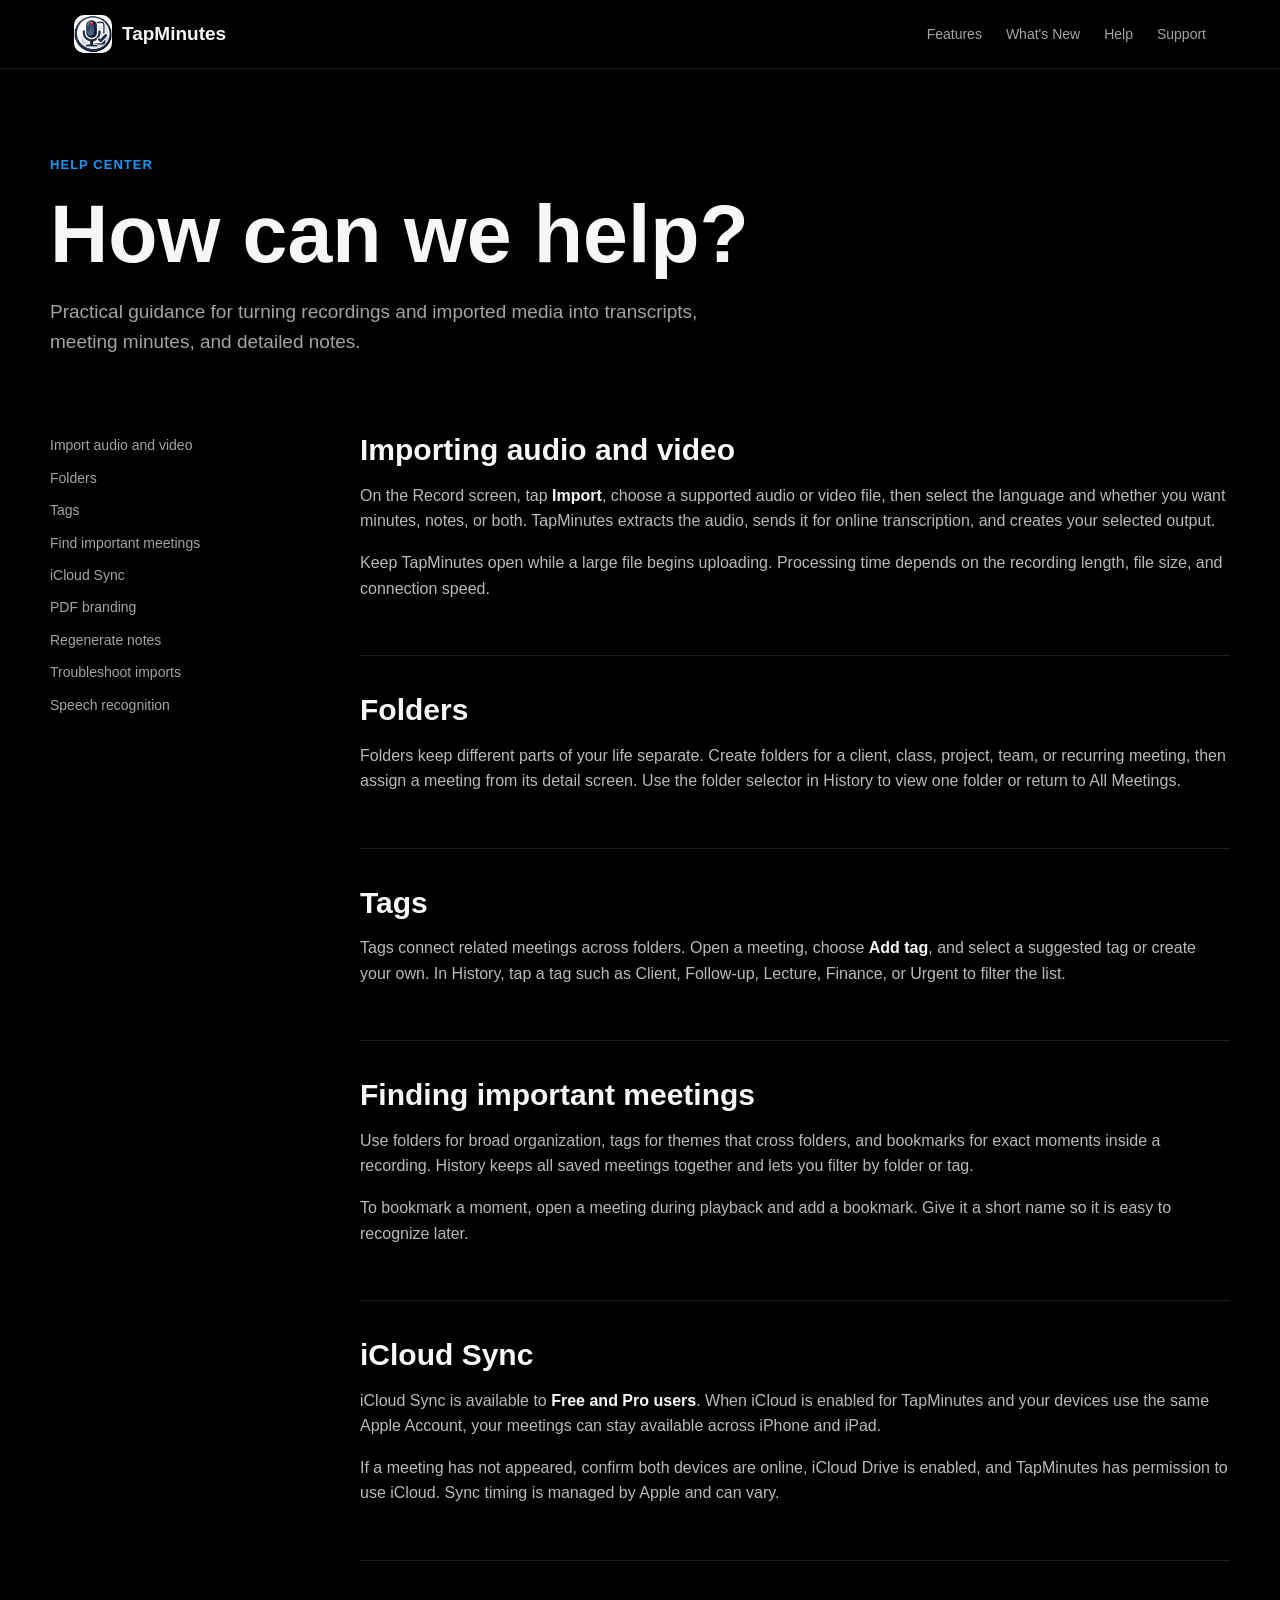
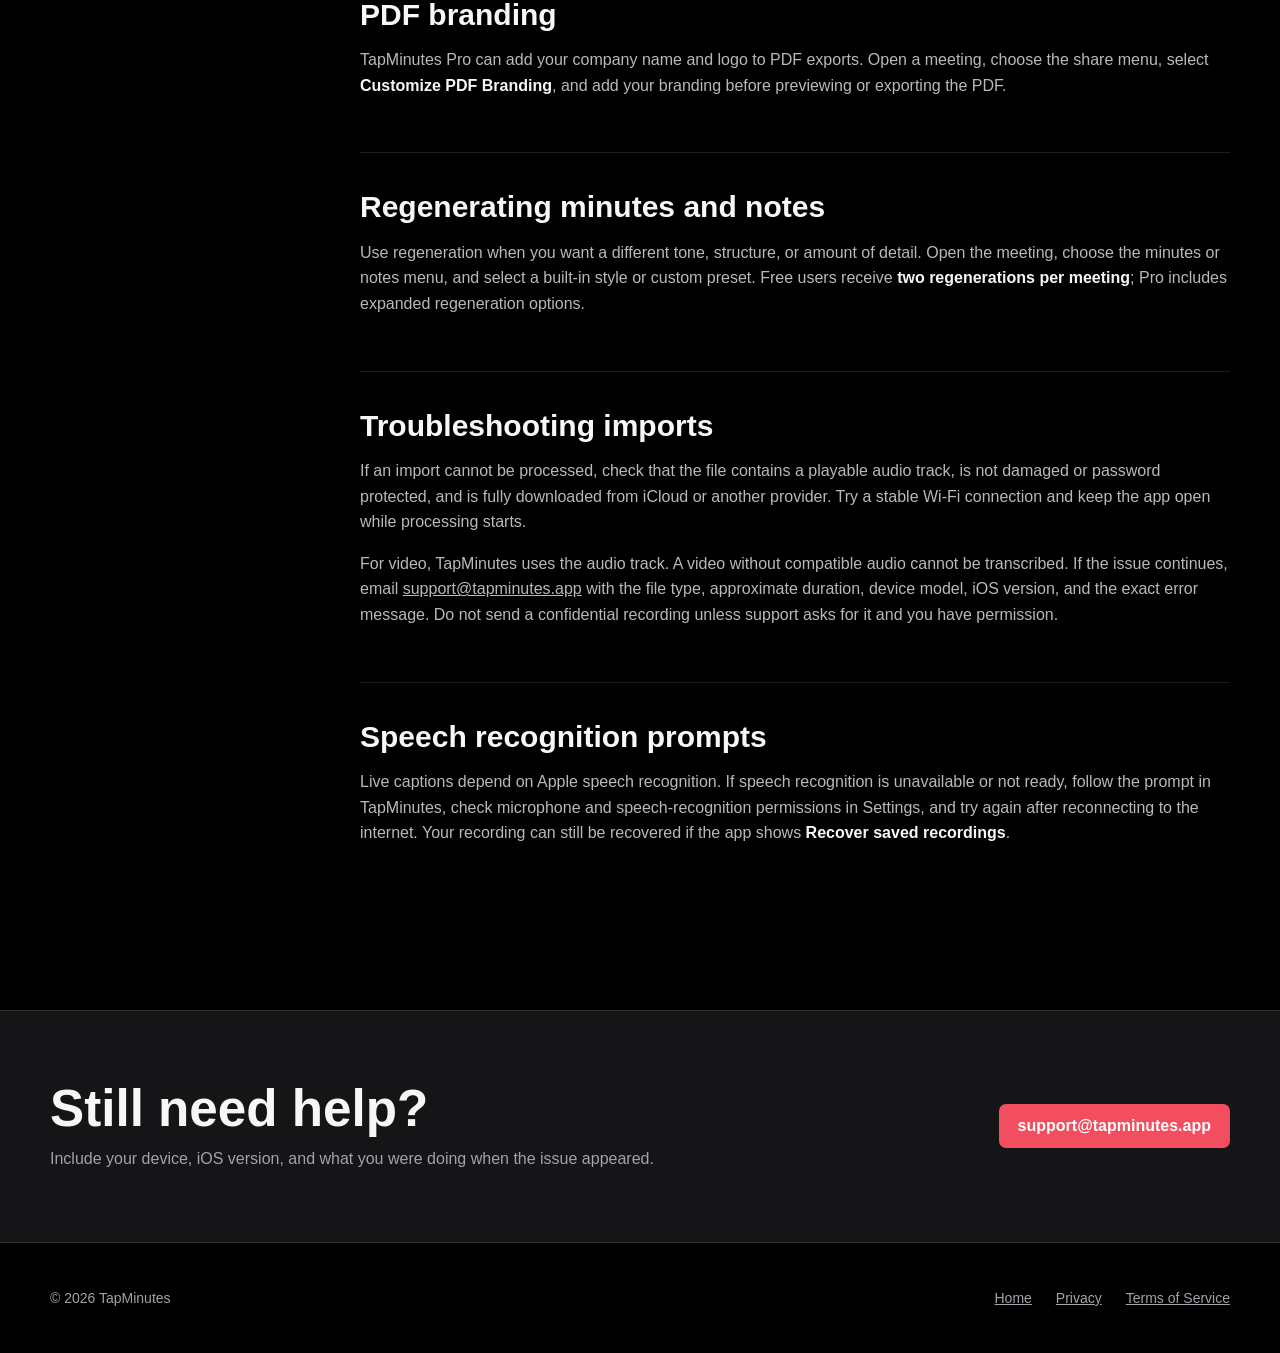
==== help.html @ 952751a5 "V1.5" ====
<!doctype html>
<html lang="en"><head><meta charset="utf-8"><meta name="viewport" content="width=device-width,initial-scale=1"><title>TapMinutes Help Center</title><meta name="description" content="Help with recording, importing, organizing, syncing, regenerating, and exporting in TapMinutes."><link rel="icon" href="favicon.png"><link rel="stylesheet" href="styles.css"></head>
<body><a class="skip-link" href="#main">Skip to content</a>
<header class="site-header"><nav class="nav" aria-label="Primary navigation"><a class="brand" href="/"><img src="assets/tapminutes-logo.png" alt=""><span>TapMinutes</span></a><button class="menu-button" aria-expanded="false" aria-label="Open navigation">&#9776;</button><div class="nav-links"><a href="index.html#features">Features</a><a href="index.html#whats-new">What's New</a><a href="help.html">Help</a><a href="mailto:support@tapminutes.app">Support</a></div></nav></header>
<main id="main"><section class="help-hero wrap"><span class="eyebrow">Help Center</span><h1>How can we help?</h1><p>Practical guidance for turning recordings and imported media into transcripts, meeting minutes, and detailed notes.</p></section>
<div class="help-layout wrap"><nav class="help-nav" aria-label="Help topics"><a href="#import">Import audio and video</a><a href="#folders">Folders</a><a href="#tags">Tags</a><a href="#finding">Find important meetings</a><a href="#icloud">iCloud Sync</a><a href="#pdf">PDF branding</a><a href="#regenerate">Regenerate notes</a><a href="#troubleshooting">Troubleshoot imports</a><a href="#speech">Speech recognition</a></nav>
<div>
<article class="help-article" id="import"><h2>Importing audio and video</h2><p>On the Record screen, tap <strong>Import</strong>, choose a supported audio or video file, then select the language and whether you want minutes, notes, or both. TapMinutes extracts the audio, sends it for online transcription, and creates your selected output.</p><p>Keep TapMinutes open while a large file begins uploading. Processing time depends on the recording length, file size, and connection speed.</p></article>
<article class="help-article" id="folders"><h2>Folders</h2><p>Folders keep different parts of your life separate. Create folders for a client, class, project, team, or recurring meeting, then assign a meeting from its detail screen. Use the folder selector in History to view one folder or return to All Meetings.</p></article>
<article class="help-article" id="tags"><h2>Tags</h2><p>Tags connect related meetings across folders. Open a meeting, choose <strong>Add tag</strong>, and select a suggested tag or create your own. In History, tap a tag such as Client, Follow-up, Lecture, Finance, or Urgent to filter the list.</p></article>
<article class="help-article" id="finding"><h2>Finding important meetings</h2><p>Use folders for broad organization, tags for themes that cross folders, and bookmarks for exact moments inside a recording. History keeps all saved meetings together and lets you filter by folder or tag.</p><p>To bookmark a moment, open a meeting during playback and add a bookmark. Give it a short name so it is easy to recognize later.</p></article>
<article class="help-article" id="icloud"><h2>iCloud Sync</h2><p>iCloud Sync is available to <strong>Free and Pro users</strong>. When iCloud is enabled for TapMinutes and your devices use the same Apple Account, your meetings can stay available across iPhone and iPad.</p><p>If a meeting has not appeared, confirm both devices are online, iCloud Drive is enabled, and TapMinutes has permission to use iCloud. Sync timing is managed by Apple and can vary.</p></article>
<article class="help-article" id="pdf"><h2>PDF branding</h2><p>TapMinutes Pro can add your company name and logo to PDF exports. Open a meeting, choose the share menu, select <strong>Customize PDF Branding</strong>, and add your branding before previewing or exporting the PDF.</p></article>
<article class="help-article" id="regenerate"><h2>Regenerating minutes and notes</h2><p>Use regeneration when you want a different tone, structure, or amount of detail. Open the meeting, choose the minutes or notes menu, and select a built-in style or custom preset. Free users receive <strong>two regenerations per meeting</strong>; Pro includes expanded regeneration options.</p></article>
<article class="help-article" id="troubleshooting"><h2>Troubleshooting imports</h2><p>If an import cannot be processed, check that the file contains a playable audio track, is not damaged or password protected, and is fully downloaded from iCloud or another provider. Try a stable Wi-Fi connection and keep the app open while processing starts.</p><p>For video, TapMinutes uses the audio track. A video without compatible audio cannot be transcribed. If the issue continues, email <a href="mailto:support@tapminutes.app">support@tapminutes.app</a> with the file type, approximate duration, device model, iOS version, and the exact error message. Do not send a confidential recording unless support asks for it and you have permission.</p></article>
<article class="help-article" id="speech"><h2>Speech recognition prompts</h2><p>Live captions depend on Apple speech recognition. If speech recognition is unavailable or not ready, follow the prompt in TapMinutes, check microphone and speech-recognition permissions in Settings, and try again after reconnecting to the internet. Your recording can still be recovered if the app shows <strong>Recover saved recordings</strong>.</p></article>
</div></div></main>
<section class="support-band"><div class="wrap support-inner"><div><h2>Still need help?</h2><p>Include your device, iOS version, and what you were doing when the issue appeared.</p></div><a class="button" href="mailto:support@tapminutes.app">support@tapminutes.app</a></div></section>
<footer class="site-footer"><div class="wrap footer-inner"><span class="copyright">&copy; 2026 TapMinutes</span><a href="/">Home</a><a href="privacy.html">Privacy</a><a href="https://www.apple.com/legal/internet-services/itunes/dev/stdeula/" target="_blank" rel="noopener">Terms of Service</a></div></footer><script src="script.js"></script></body></html>
---- styles.css ----
:root { color-scheme: dark; --bg:#000; --surface:#151517; --surface-2:#1d1d20; --line:rgba(255,255,255,.11); --text:#f7f7f8; --muted:#a2a2a9; --blue:#1597f5; --coral:#f34e5f; --yellow:#f5c52f; --max:1180px; }
* { box-sizing:border-box; }
html { scroll-behavior:smooth; }
body { margin:0; background:var(--bg); color:var(--text); font:16px/1.6 -apple-system,BlinkMacSystemFont,"SF Pro Text","Segoe UI",sans-serif; -webkit-font-smoothing:antialiased; }
img { max-width:100%; display:block; }
a { color:inherit; }
.skip-link { position:fixed; left:16px; top:-60px; z-index:100; background:var(--text); color:#000; padding:10px 14px; border-radius:6px; }
.skip-link:focus { top:16px; }
.site-header { position:sticky; top:0; z-index:50; background:rgba(0,0,0,.82); border-bottom:1px solid var(--line); backdrop-filter:blur(18px); }
.nav { max-width:var(--max); min-height:68px; margin:auto; padding:0 24px; display:flex; align-items:center; gap:28px; }
.brand { display:inline-flex; align-items:center; gap:10px; text-decoration:none; font-size:19px; font-weight:760; margin-right:auto; }
.brand img { width:38px; height:38px; border-radius:10px; }
.nav-links { display:flex; align-items:center; gap:24px; }
.nav-links a { color:var(--muted); font-size:14px; text-decoration:none; }
.nav-links a:hover,.nav-links a:focus-visible { color:var(--text); }
.button { display:inline-flex; align-items:center; justify-content:center; min-height:44px; padding:0 18px; border:1px solid transparent; border-radius:7px; background:var(--coral); color:#fff; font-weight:700; text-decoration:none; }
.button.secondary { background:transparent; border-color:var(--line); }
.menu-button { display:none; background:transparent; border:0; color:var(--text); font-size:25px; padding:8px; }
.wrap { width:min(calc(100% - 48px),var(--max)); margin:auto; }
.hero { min-height:680px; padding:76px 0 52px; display:grid; grid-template-columns:minmax(0,1.05fr) minmax(340px,.95fr); align-items:center; gap:70px; overflow:hidden; }
.eyebrow { color:var(--blue); font-size:13px; font-weight:800; letter-spacing:.08em; text-transform:uppercase; }
h1,h2,h3 { margin:0; letter-spacing:0; line-height:1.08; }
h1 { max-width:720px; margin-top:14px; font-size:clamp(48px,6.3vw,84px); }
h2 { font-size:clamp(34px,4vw,56px); }
h3 { font-size:21px; }
.hero-copy { max-width:650px; margin:24px 0 30px; color:#c3c3c8; font-size:20px; line-height:1.55; }
.hero-actions { display:flex; gap:12px; flex-wrap:wrap; }
.proof { display:flex; gap:22px; margin-top:34px; color:var(--muted); font-size:13px; }
.hero-visual { position:relative; height:600px; }
.phone { position:absolute; width:285px; border:1px solid #37373c; border-radius:42px; padding:8px; background:#080808; box-shadow:0 30px 80px rgba(0,0,0,.7); overflow:hidden; }
.phone img { border-radius:34px; }
.phone.primary { left:0; top:10px; transform:rotate(-3deg); }
.phone.secondary { right:0; top:82px; transform:rotate(4deg); }
.section { padding:104px 0; border-top:1px solid var(--line); }
.section-head { display:grid; grid-template-columns:.8fr 1.2fr; gap:60px; margin-bottom:50px; align-items:end; }
.section-intro { color:var(--muted); font-size:18px; max-width:650px; margin:0; }
.feature-grid { display:grid; grid-template-columns:repeat(3,1fr); border:1px solid var(--line); }
.feature { min-height:245px; padding:30px; border-right:1px solid var(--line); border-bottom:1px solid var(--line); }
.feature:nth-child(3n) { border-right:0; }
.feature:nth-last-child(-n+3) { border-bottom:0; }
.feature .number { display:block; color:var(--blue); font-size:13px; margin-bottom:48px; }
.feature p { color:var(--muted); margin:12px 0 0; }
.showcase { display:grid; grid-template-columns:1fr 1fr; gap:18px; }
.showcase-item { min-height:620px; background:var(--surface); border:1px solid var(--line); padding:38px; overflow:hidden; }
.showcase-item.wide { grid-column:1 / -1; min-height:auto; }
.showcase-item p { color:var(--muted); max-width:540px; margin:10px 0 28px; }
.shot-row { display:flex; justify-content:center; align-items:flex-start; gap:20px; height:500px; overflow:hidden; }
.shot-row img { width:min(42%,285px); border-radius:24px; border:1px solid #333; }
.wide-shot { width:100%; border:1px solid #333; }
.workflow { display:grid; grid-template-columns:repeat(4,1fr); counter-reset:step; }
.step { padding:28px 28px 34px; border-top:2px solid var(--surface-2); }
.step::before { counter-increment:step; content:"0" counter(step); display:block; color:var(--coral); font-size:13px; margin-bottom:36px; }
.step p { color:var(--muted); margin:9px 0 0; font-size:14px; }
.updates { display:grid; grid-template-columns:1fr 1fr; gap:0 60px; }
.update { padding:24px 0; border-top:1px solid var(--line); }
.update strong { display:block; margin-bottom:5px; }
.update span { color:var(--muted); }
.support-band { padding:70px 0; background:var(--surface); border-top:1px solid var(--line); border-bottom:1px solid var(--line); }
.support-inner { display:flex; align-items:center; justify-content:space-between; gap:30px; }
.support-inner p { color:var(--muted); margin:10px 0 0; }
.site-footer { padding:44px 0; color:var(--muted); font-size:14px; }
.footer-inner { display:flex; gap:24px; flex-wrap:wrap; }
.footer-inner .copyright { margin-right:auto; }
.legal { width:min(calc(100% - 48px),800px); margin:auto; padding:70px 0 110px; }
.legal h1 { font-size:clamp(40px,7vw,64px); }
.legal h2 { font-size:24px; margin-top:46px; }
.legal p,.legal li { color:#cacacf; }
.legal .updated { display:block; color:var(--muted); margin:12px 0 36px; }
.back { display:inline-block; margin-bottom:42px; color:var(--blue); text-decoration:none; }
.help-hero { padding:82px 0 58px; }
.help-hero p { max-width:700px; color:var(--muted); font-size:19px; }
.help-layout { display:grid; grid-template-columns:240px 1fr; gap:70px; padding-bottom:110px; }
.help-nav { position:sticky; top:94px; align-self:start; display:grid; gap:10px; }
.help-nav a { color:var(--muted); font-size:14px; text-decoration:none; }
.help-nav a:hover { color:var(--text); }
.help-article { padding:38px 0; border-top:1px solid var(--line); scroll-margin-top:90px; }
.help-article:first-child { border-top:0; padding-top:0; }
.help-article h2 { font-size:30px; }
.help-article p,.help-article li { color:#b8b8be; }
.help-article strong { color:var(--text); }
@media (max-width:900px) {
  .menu-button { display:block; }
  .nav-links { display:none; position:absolute; left:0; right:0; top:68px; padding:18px 24px 24px; background:#080808; border-bottom:1px solid var(--line); }
  .nav-links.open { display:grid; }
  .hero { grid-template-columns:1fr; padding-top:58px; }
  .hero-visual { height:520px; width:min(100%,580px); margin:auto; }
  .phone { width:250px; }
  .section-head { grid-template-columns:1fr; gap:18px; }
  .feature-grid { grid-template-columns:1fr 1fr; }
  .feature:nth-child(3n) { border-right:1px solid var(--line); }
  .feature:nth-child(2n) { border-right:0; }
  .feature:nth-last-child(-n+3) { border-bottom:1px solid var(--line); }
  .feature:nth-last-child(-n+2) { border-bottom:0; }
  .workflow { grid-template-columns:1fr 1fr; }
  .help-layout { grid-template-columns:1fr; gap:25px; }
  .help-nav { position:static; grid-template-columns:repeat(2,1fr); }
}
@media (max-width:620px) {
  .wrap { width:min(calc(100% - 32px),var(--max)); }
  .nav { padding:0 16px; }
  .hero { min-height:auto; padding-top:44px; gap:45px; }
  h1 { font-size:46px; }
  .hero-copy { font-size:18px; }
  .proof { flex-direction:column; gap:5px; }
  .hero-visual { height:430px; }
  .phone { width:205px; border-radius:30px; padding:6px; }
  .phone img { border-radius:24px; }
  .section { padding:74px 0; }
  .feature-grid,.showcase,.updates,.workflow { grid-template-columns:1fr; }
  .feature,.feature:nth-child(3n),.feature:nth-child(2n),.feature:nth-last-child(-n+2) { border-right:0; border-bottom:1px solid var(--line); }
  .feature:last-child { border-bottom:0; }
  .showcase-item { min-height:560px; padding:26px; }
  .showcase-item.wide { grid-column:auto; }
  .shot-row { height:450px; gap:10px; }
  .shot-row img { width:55%; }
  .support-inner { align-items:flex-start; flex-direction:column; }
  .footer-inner { flex-direction:column; }
  .help-nav { grid-template-columns:1fr; }
}
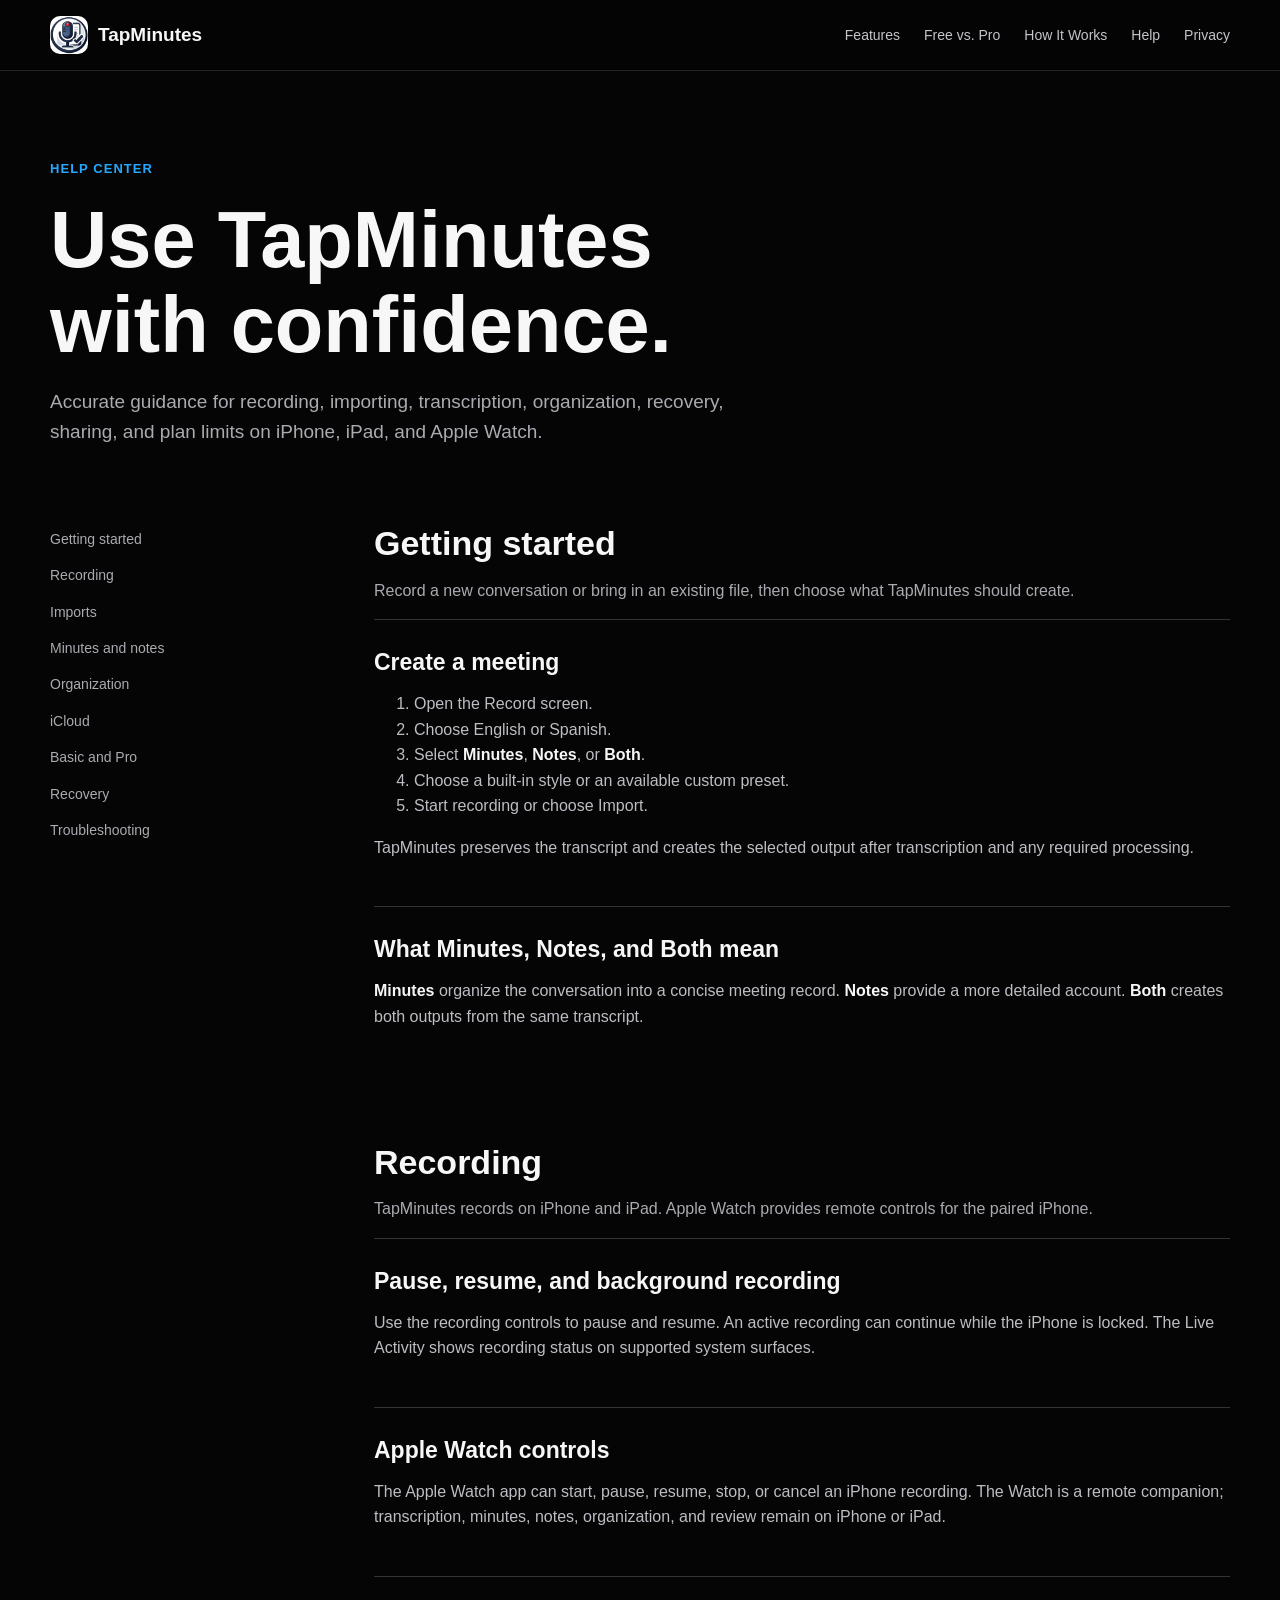
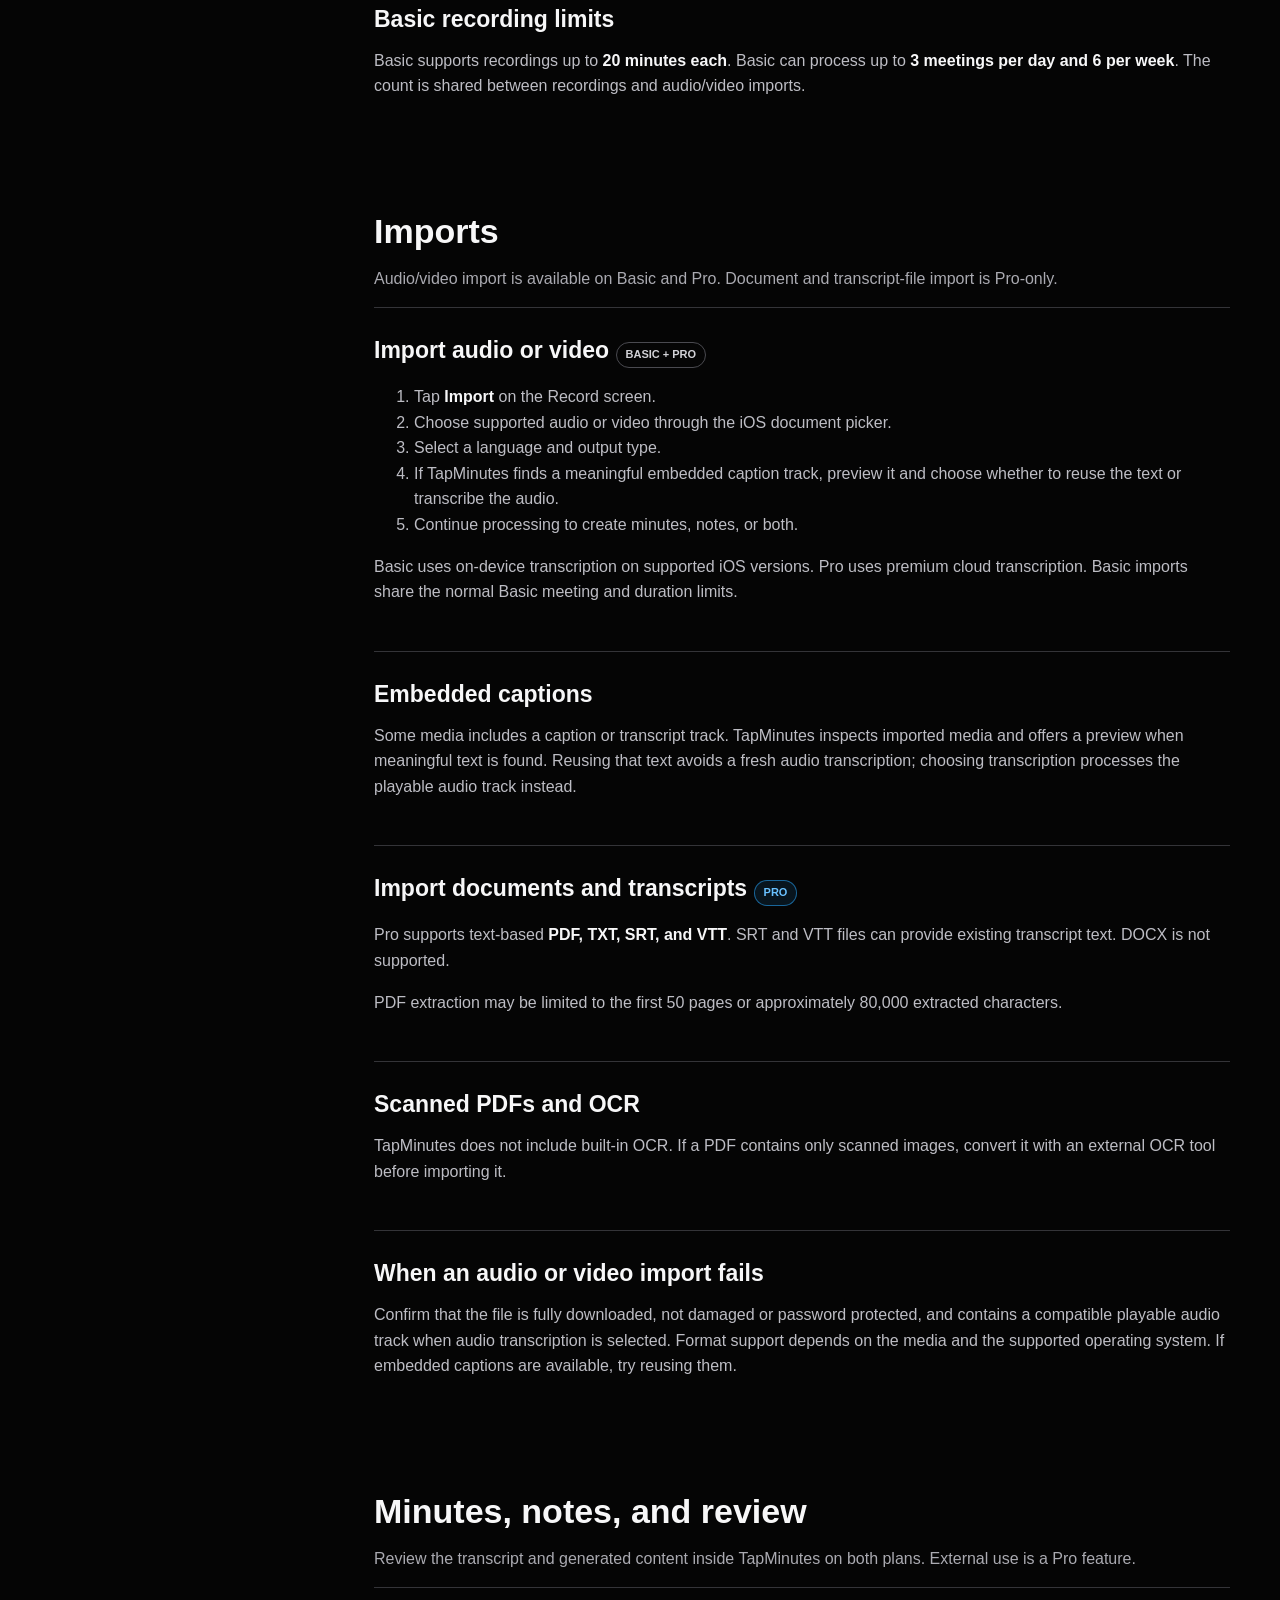
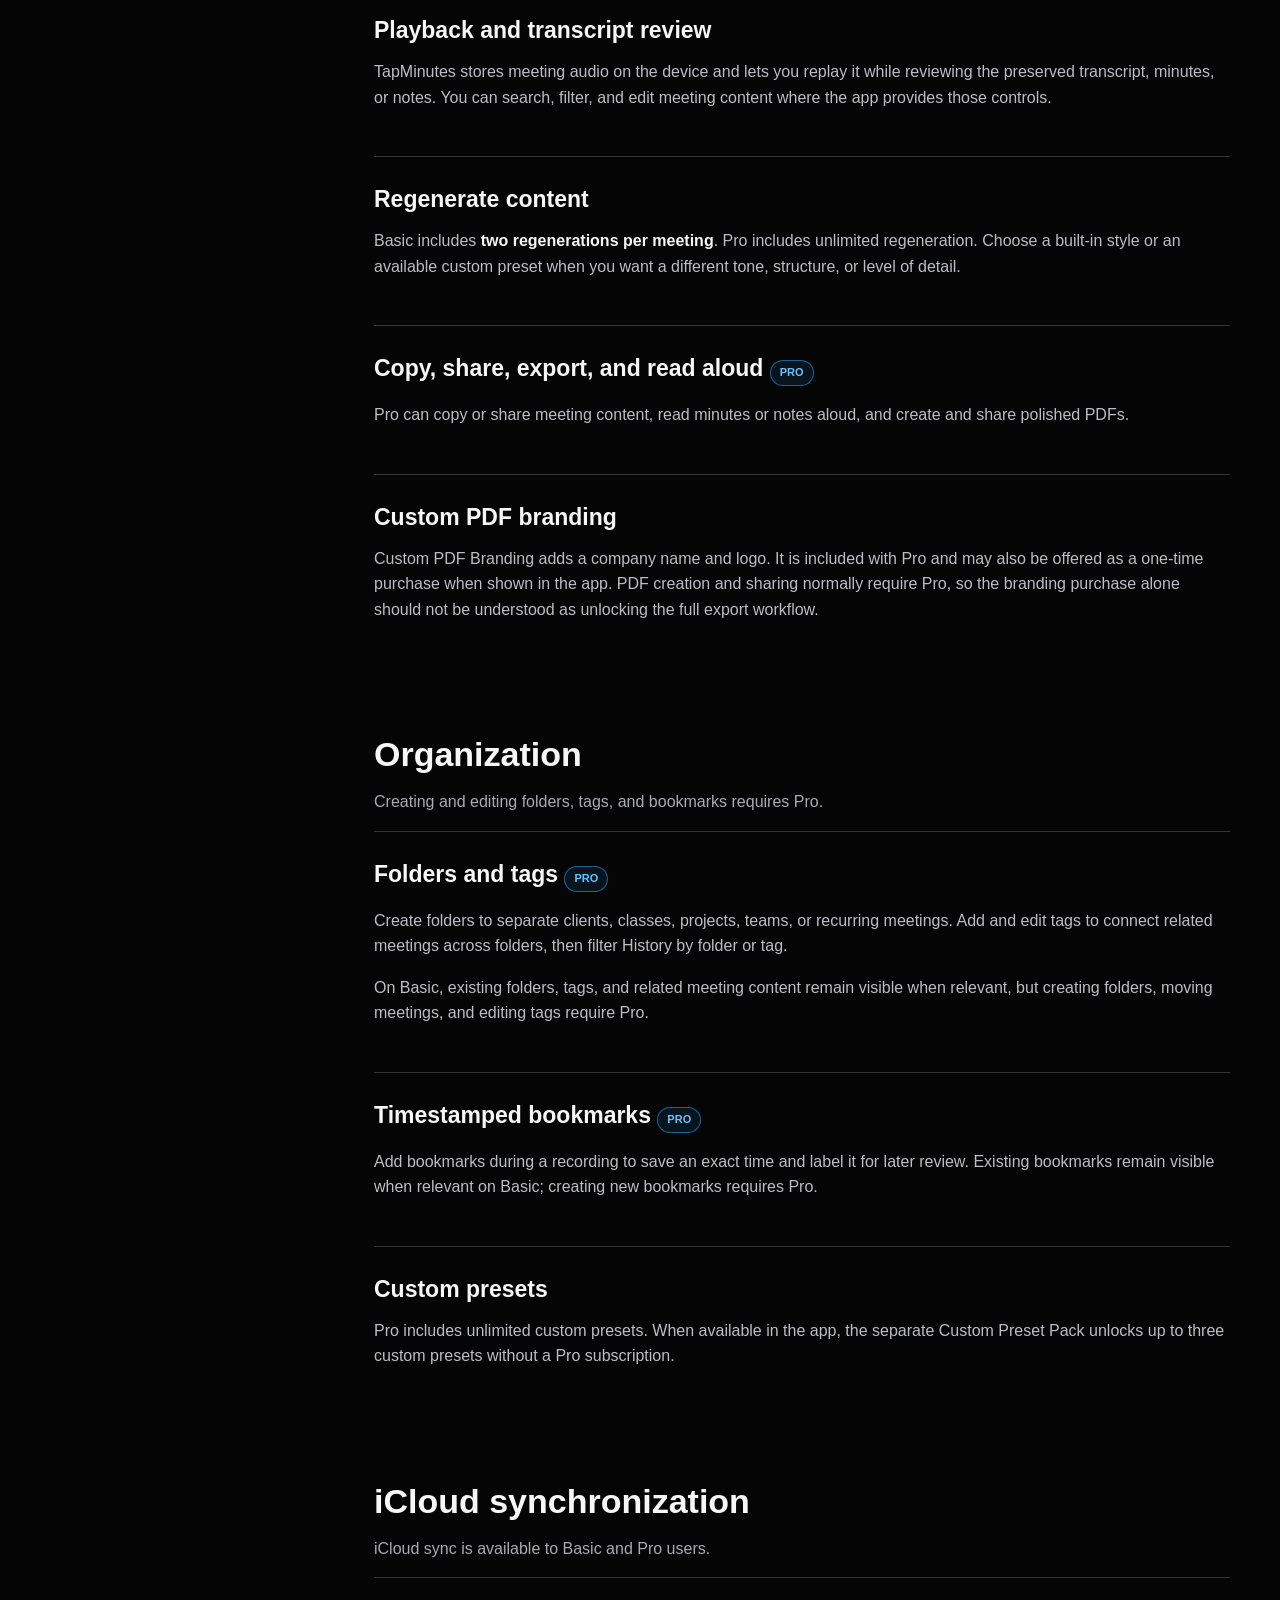
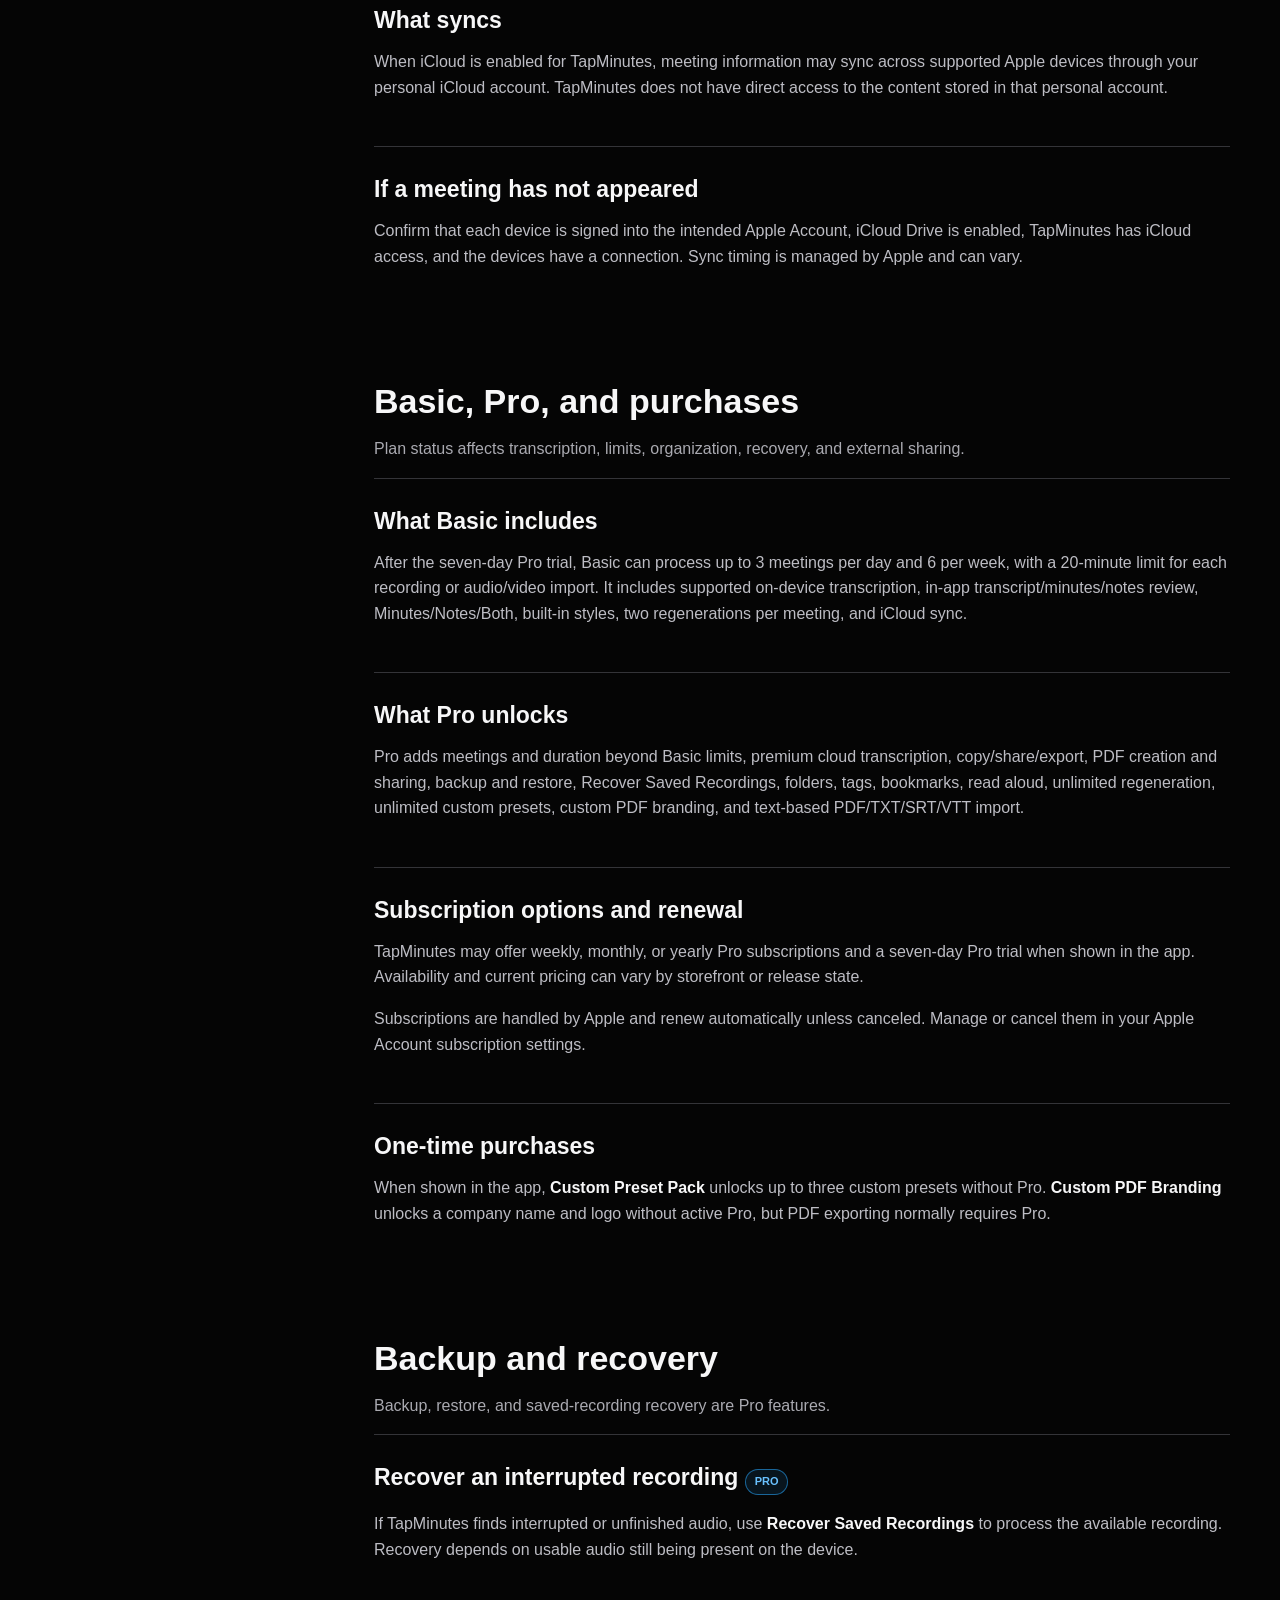
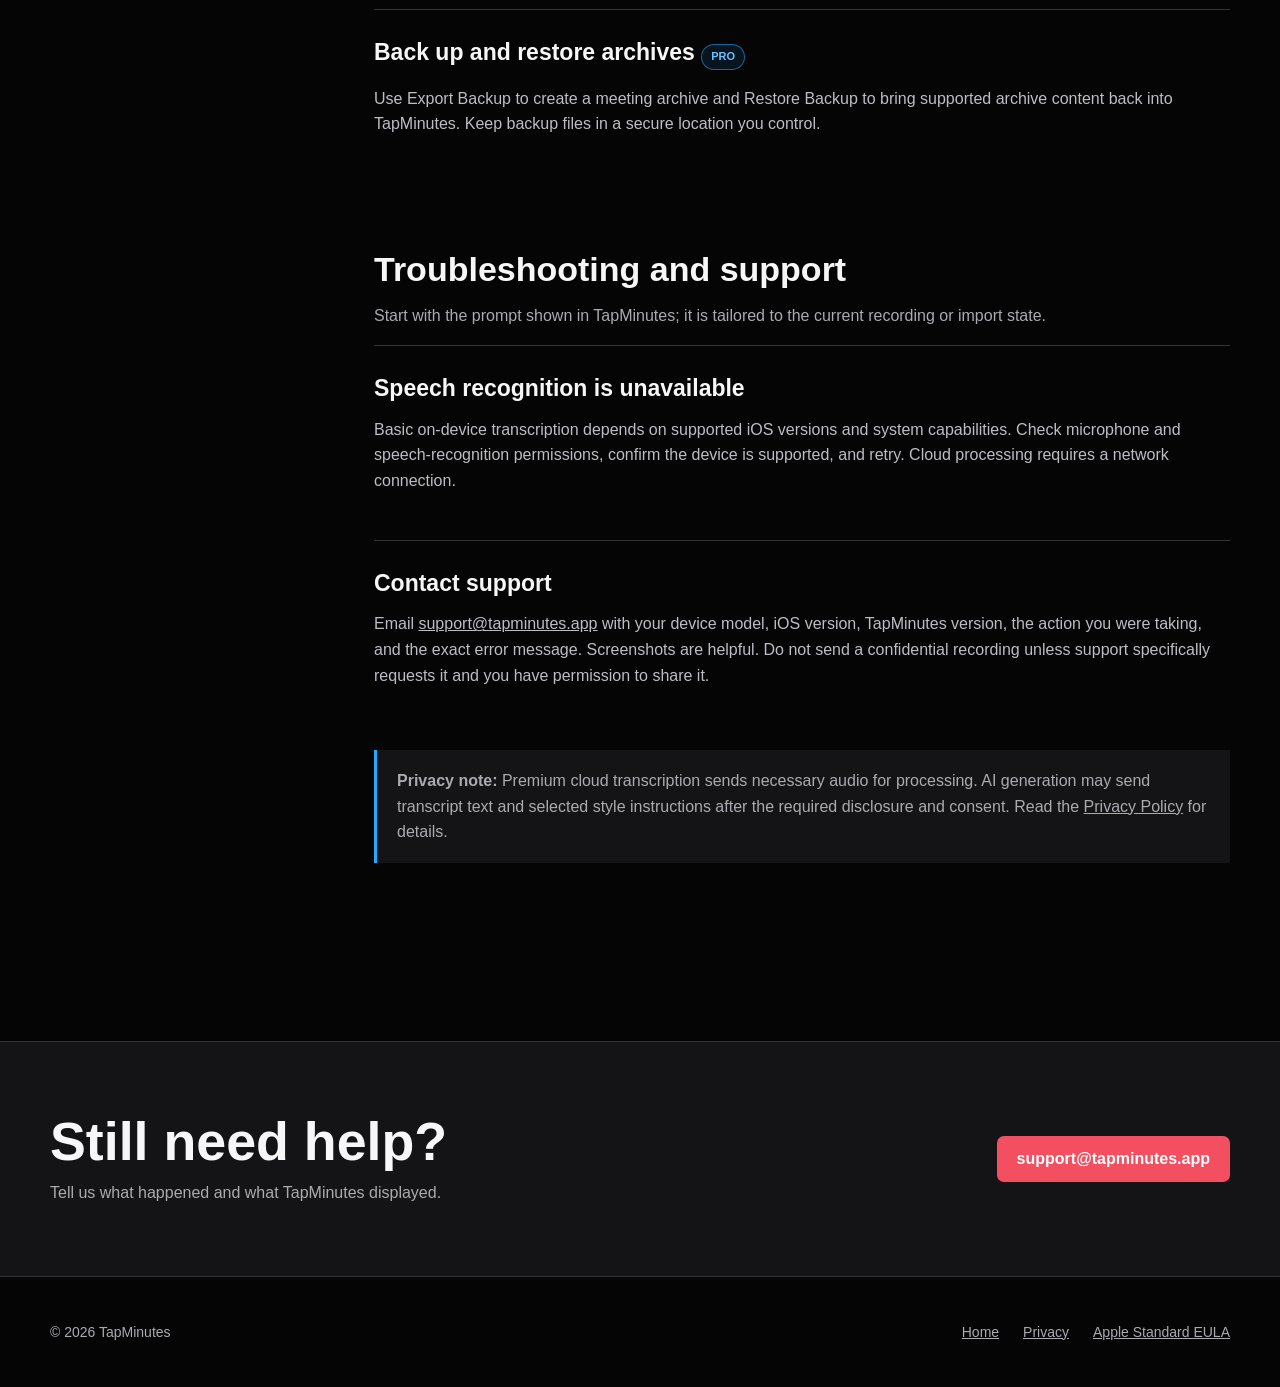
==== commit ba7654d7: "Add files via upload" ====
--- a/help.html
+++ b/help.html
@@ -1,19 +1,82 @@
 <!doctype html>
-<html lang="en"><head><meta charset="utf-8"><meta name="viewport" content="width=device-width,initial-scale=1"><title>TapMinutes Help Center</title><meta name="description" content="Help with recording, importing, organizing, syncing, regenerating, and exporting in TapMinutes."><link rel="icon" href="favicon.png"><link rel="stylesheet" href="styles.css"></head>
-<body><a class="skip-link" href="#main">Skip to content</a>
-<header class="site-header"><nav class="nav" aria-label="Primary navigation"><a class="brand" href="/"><img src="assets/tapminutes-logo.png" alt=""><span>TapMinutes</span></a><button class="menu-button" aria-expanded="false" aria-label="Open navigation">&#9776;</button><div class="nav-links"><a href="index.html#features">Features</a><a href="index.html#whats-new">What's New</a><a href="help.html">Help</a><a href="mailto:support@tapminutes.app">Support</a></div></nav></header>
-<main id="main"><section class="help-hero wrap"><span class="eyebrow">Help Center</span><h1>How can we help?</h1><p>Practical guidance for turning recordings and imported media into transcripts, meeting minutes, and detailed notes.</p></section>
-<div class="help-layout wrap"><nav class="help-nav" aria-label="Help topics"><a href="#import">Import audio and video</a><a href="#folders">Folders</a><a href="#tags">Tags</a><a href="#finding">Find important meetings</a><a href="#icloud">iCloud Sync</a><a href="#pdf">PDF branding</a><a href="#regenerate">Regenerate notes</a><a href="#troubleshooting">Troubleshoot imports</a><a href="#speech">Speech recognition</a></nav>
-<div>
-<article class="help-article" id="import"><h2>Importing audio and video</h2><p>On the Record screen, tap <strong>Import</strong>, choose a supported audio or video file, then select the language and whether you want minutes, notes, or both. TapMinutes extracts the audio, sends it for online transcription, and creates your selected output.</p><p>Keep TapMinutes open while a large file begins uploading. Processing time depends on the recording length, file size, and connection speed.</p></article>
-<article class="help-article" id="folders"><h2>Folders</h2><p>Folders keep different parts of your life separate. Create folders for a client, class, project, team, or recurring meeting, then assign a meeting from its detail screen. Use the folder selector in History to view one folder or return to All Meetings.</p></article>
-<article class="help-article" id="tags"><h2>Tags</h2><p>Tags connect related meetings across folders. Open a meeting, choose <strong>Add tag</strong>, and select a suggested tag or create your own. In History, tap a tag such as Client, Follow-up, Lecture, Finance, or Urgent to filter the list.</p></article>
-<article class="help-article" id="finding"><h2>Finding important meetings</h2><p>Use folders for broad organization, tags for themes that cross folders, and bookmarks for exact moments inside a recording. History keeps all saved meetings together and lets you filter by folder or tag.</p><p>To bookmark a moment, open a meeting during playback and add a bookmark. Give it a short name so it is easy to recognize later.</p></article>
-<article class="help-article" id="icloud"><h2>iCloud Sync</h2><p>iCloud Sync is available to <strong>Free and Pro users</strong>. When iCloud is enabled for TapMinutes and your devices use the same Apple Account, your meetings can stay available across iPhone and iPad.</p><p>If a meeting has not appeared, confirm both devices are online, iCloud Drive is enabled, and TapMinutes has permission to use iCloud. Sync timing is managed by Apple and can vary.</p></article>
-<article class="help-article" id="pdf"><h2>PDF branding</h2><p>TapMinutes Pro can add your company name and logo to PDF exports. Open a meeting, choose the share menu, select <strong>Customize PDF Branding</strong>, and add your branding before previewing or exporting the PDF.</p></article>
-<article class="help-article" id="regenerate"><h2>Regenerating minutes and notes</h2><p>Use regeneration when you want a different tone, structure, or amount of detail. Open the meeting, choose the minutes or notes menu, and select a built-in style or custom preset. Free users receive <strong>two regenerations per meeting</strong>; Pro includes expanded regeneration options.</p></article>
-<article class="help-article" id="troubleshooting"><h2>Troubleshooting imports</h2><p>If an import cannot be processed, check that the file contains a playable audio track, is not damaged or password protected, and is fully downloaded from iCloud or another provider. Try a stable Wi-Fi connection and keep the app open while processing starts.</p><p>For video, TapMinutes uses the audio track. A video without compatible audio cannot be transcribed. If the issue continues, email <a href="mailto:support@tapminutes.app">support@tapminutes.app</a> with the file type, approximate duration, device model, iOS version, and the exact error message. Do not send a confidential recording unless support asks for it and you have permission.</p></article>
-<article class="help-article" id="speech"><h2>Speech recognition prompts</h2><p>Live captions depend on Apple speech recognition. If speech recognition is unavailable or not ready, follow the prompt in TapMinutes, check microphone and speech-recognition permissions in Settings, and try again after reconnecting to the internet. Your recording can still be recovered if the app shows <strong>Recover saved recordings</strong>.</p></article>
-</div></div></main>
-<section class="support-band"><div class="wrap support-inner"><div><h2>Still need help?</h2><p>Include your device, iOS version, and what you were doing when the issue appeared.</p></div><a class="button" href="mailto:support@tapminutes.app">support@tapminutes.app</a></div></section>
-<footer class="site-footer"><div class="wrap footer-inner"><span class="copyright">&copy; 2026 TapMinutes</span><a href="/">Home</a><a href="privacy.html">Privacy</a><a href="https://www.apple.com/legal/internet-services/itunes/dev/stdeula/" target="_blank" rel="noopener">Terms of Service</a></div></footer><script src="script.js"></script></body></html>
+<html lang="en">
+<head>
+  <meta charset="utf-8">
+  <meta name="viewport" content="width=device-width,initial-scale=1">
+  <title>TapMinutes Help Center</title>
+  <meta name="description" content="Help with TapMinutes recording, imports, transcription, minutes, notes, plans, iCloud sync, recovery, and exports.">
+  <link rel="canonical" href="https://tapminutes.app/help.html">
+  <link rel="icon" href="favicon.png">
+  <link rel="apple-touch-icon" href="apple-touch-icon.png">
+  <link rel="stylesheet" href="styles.css">
+</head>
+<body>
+  <a class="skip-link" href="#main">Skip to content</a>
+  <header class="site-header"><nav class="nav wrap" aria-label="Primary navigation"><a class="brand" href="/"><img src="assets/tapminutes-logo.png" alt=""><span>TapMinutes</span></a><button class="menu-button" aria-expanded="false" aria-controls="primary-links" aria-label="Open navigation">&#9776;</button><div class="nav-links" id="primary-links"><a href="index.html#features">Features</a><a href="index.html#plans">Free vs. Pro</a><a href="index.html#how-it-works">How It Works</a><a href="help.html">Help</a><a href="privacy.html">Privacy</a></div></nav></header>
+  <main id="main">
+    <section class="help-hero wrap"><span class="eyebrow">Help Center</span><h1>Use TapMinutes with confidence.</h1><p>Accurate guidance for recording, importing, transcription, organization, recovery, sharing, and plan limits on iPhone, iPad, and Apple Watch.</p></section>
+    <div class="help-layout wrap">
+      <nav class="help-nav" aria-label="Help topics"><a href="#getting-started">Getting started</a><a href="#recording">Recording</a><a href="#imports">Imports</a><a href="#outputs">Minutes and notes</a><a href="#organize">Organization</a><a href="#icloud">iCloud</a><a href="#pro">Basic and Pro</a><a href="#recovery">Recovery</a><a href="#support">Troubleshooting</a></nav>
+      <div>
+        <section class="help-group" aria-labelledby="getting-started"><h2 id="getting-started">Getting started</h2><p>Record a new conversation or bring in an existing file, then choose what TapMinutes should create.</p>
+          <article class="help-article"><h3>Create a meeting</h3><ol><li>Open the Record screen.</li><li>Choose English or Spanish.</li><li>Select <strong>Minutes</strong>, <strong>Notes</strong>, or <strong>Both</strong>.</li><li>Choose a built-in style or an available custom preset.</li><li>Start recording or choose Import.</li></ol><p>TapMinutes preserves the transcript and creates the selected output after transcription and any required processing.</p></article>
+          <article class="help-article"><h3>What Minutes, Notes, and Both mean</h3><p><strong>Minutes</strong> organize the conversation into a concise meeting record. <strong>Notes</strong> provide a more detailed account. <strong>Both</strong> creates both outputs from the same transcript.</p></article>
+        </section>
+
+        <section class="help-group" aria-labelledby="recording"><h2 id="recording">Recording</h2><p>TapMinutes records on iPhone and iPad. Apple Watch provides remote controls for the paired iPhone.</p>
+          <article class="help-article"><h3>Pause, resume, and background recording</h3><p>Use the recording controls to pause and resume. An active recording can continue while the iPhone is locked. The Live Activity shows recording status on supported system surfaces.</p></article>
+          <article class="help-article"><h3>Apple Watch controls</h3><p>The Apple Watch app can start, pause, resume, stop, or cancel an iPhone recording. The Watch is a remote companion; transcription, minutes, notes, organization, and review remain on iPhone or iPad.</p></article>
+          <article class="help-article"><h3>Basic recording limits</h3><p>Basic supports recordings up to <strong>20 minutes each</strong>. Basic can process up to <strong>3 meetings per day and 6 per week</strong>. The count is shared between recordings and audio/video imports.</p></article>
+        </section>
+
+        <section class="help-group" aria-labelledby="imports"><h2 id="imports">Imports</h2><p>Audio/video import is available on Basic and Pro. Document and transcript-file import is Pro-only.</p>
+          <article class="help-article"><h3>Import audio or video <span class="plan-label">Basic + Pro</span></h3><ol><li>Tap <strong>Import</strong> on the Record screen.</li><li>Choose supported audio or video through the iOS document picker.</li><li>Select a language and output type.</li><li>If TapMinutes finds a meaningful embedded caption track, preview it and choose whether to reuse the text or transcribe the audio.</li><li>Continue processing to create minutes, notes, or both.</li></ol><p>Basic uses on-device transcription on supported iOS versions. Pro uses premium cloud transcription. Basic imports share the normal Basic meeting and duration limits.</p></article>
+          <article class="help-article"><h3>Embedded captions</h3><p>Some media includes a caption or transcript track. TapMinutes inspects imported media and offers a preview when meaningful text is found. Reusing that text avoids a fresh audio transcription; choosing transcription processes the playable audio track instead.</p></article>
+          <article class="help-article"><h3>Import documents and transcripts <span class="plan-label pro">Pro</span></h3><p>Pro supports text-based <strong>PDF, TXT, SRT, and VTT</strong>. SRT and VTT files can provide existing transcript text. DOCX is not supported.</p><p>PDF extraction may be limited to the first 50 pages or approximately 80,000 extracted characters.</p></article>
+          <article class="help-article"><h3>Scanned PDFs and OCR</h3><p>TapMinutes does not include built-in OCR. If a PDF contains only scanned images, convert it with an external OCR tool before importing it.</p></article>
+          <article class="help-article"><h3>When an audio or video import fails</h3><p>Confirm that the file is fully downloaded, not damaged or password protected, and contains a compatible playable audio track when audio transcription is selected. Format support depends on the media and the supported operating system. If embedded captions are available, try reusing them.</p></article>
+        </section>
+
+        <section class="help-group" aria-labelledby="outputs"><h2 id="outputs">Minutes, notes, and review</h2><p>Review the transcript and generated content inside TapMinutes on both plans. External use is a Pro feature.</p>
+          <article class="help-article"><h3>Playback and transcript review</h3><p>TapMinutes stores meeting audio on the device and lets you replay it while reviewing the preserved transcript, minutes, or notes. You can search, filter, and edit meeting content where the app provides those controls.</p></article>
+          <article class="help-article"><h3>Regenerate content</h3><p>Basic includes <strong>two regenerations per meeting</strong>. Pro includes unlimited regeneration. Choose a built-in style or an available custom preset when you want a different tone, structure, or level of detail.</p></article>
+          <article class="help-article"><h3>Copy, share, export, and read aloud <span class="plan-label pro">Pro</span></h3><p>Pro can copy or share meeting content, read minutes or notes aloud, and create and share polished PDFs.</p></article>
+          <article class="help-article"><h3>Custom PDF branding</h3><p>Custom PDF Branding adds a company name and logo. It is included with Pro and may also be offered as a one-time purchase when shown in the app. PDF creation and sharing normally require Pro, so the branding purchase alone should not be understood as unlocking the full export workflow.</p></article>
+        </section>
+
+        <section class="help-group" aria-labelledby="organize"><h2 id="organize">Organization</h2><p>Creating and editing folders, tags, and bookmarks requires Pro.</p>
+          <article class="help-article"><h3>Folders and tags <span class="plan-label pro">Pro</span></h3><p>Create folders to separate clients, classes, projects, teams, or recurring meetings. Add and edit tags to connect related meetings across folders, then filter History by folder or tag.</p><p>On Basic, existing folders, tags, and related meeting content remain visible when relevant, but creating folders, moving meetings, and editing tags require Pro.</p></article>
+          <article class="help-article"><h3>Timestamped bookmarks <span class="plan-label pro">Pro</span></h3><p>Add bookmarks during a recording to save an exact time and label it for later review. Existing bookmarks remain visible when relevant on Basic; creating new bookmarks requires Pro.</p></article>
+          <article class="help-article"><h3>Custom presets</h3><p>Pro includes unlimited custom presets. When available in the app, the separate Custom Preset Pack unlocks up to three custom presets without a Pro subscription.</p></article>
+        </section>
+
+        <section class="help-group" aria-labelledby="icloud"><h2 id="icloud">iCloud synchronization</h2><p>iCloud sync is available to Basic and Pro users.</p>
+          <article class="help-article"><h3>What syncs</h3><p>When iCloud is enabled for TapMinutes, meeting information may sync across supported Apple devices through your personal iCloud account. TapMinutes does not have direct access to the content stored in that personal account.</p></article>
+          <article class="help-article"><h3>If a meeting has not appeared</h3><p>Confirm that each device is signed into the intended Apple Account, iCloud Drive is enabled, TapMinutes has iCloud access, and the devices have a connection. Sync timing is managed by Apple and can vary.</p></article>
+        </section>
+
+        <section class="help-group" aria-labelledby="pro"><h2 id="pro">Basic, Pro, and purchases</h2><p>Plan status affects transcription, limits, organization, recovery, and external sharing.</p>
+          <article class="help-article"><h3>What Basic includes</h3><p>After the seven-day Pro trial, Basic can process up to 3 meetings per day and 6 per week, with a 20-minute limit for each recording or audio/video import. It includes supported on-device transcription, in-app transcript/minutes/notes review, Minutes/Notes/Both, built-in styles, two regenerations per meeting, and iCloud sync.</p></article>
+          <article class="help-article"><h3>What Pro unlocks</h3><p>Pro adds meetings and duration beyond Basic limits, premium cloud transcription, copy/share/export, PDF creation and sharing, backup and restore, Recover Saved Recordings, folders, tags, bookmarks, read aloud, unlimited regeneration, unlimited custom presets, custom PDF branding, and text-based PDF/TXT/SRT/VTT import.</p></article>
+          <article class="help-article"><h3>Subscription options and renewal</h3><p>TapMinutes may offer weekly, monthly, or yearly Pro subscriptions and a seven-day Pro trial when shown in the app. Availability and current pricing can vary by storefront or release state.</p><p>Subscriptions are handled by Apple and renew automatically unless canceled. Manage or cancel them in your Apple Account subscription settings.</p></article>
+          <article class="help-article"><h3>One-time purchases</h3><p>When shown in the app, <strong>Custom Preset Pack</strong> unlocks up to three custom presets without Pro. <strong>Custom PDF Branding</strong> unlocks a company name and logo without active Pro, but PDF exporting normally requires Pro.</p></article>
+        </section>
+
+        <section class="help-group" aria-labelledby="recovery"><h2 id="recovery">Backup and recovery</h2><p>Backup, restore, and saved-recording recovery are Pro features.</p>
+          <article class="help-article"><h3>Recover an interrupted recording <span class="plan-label pro">Pro</span></h3><p>If TapMinutes finds interrupted or unfinished audio, use <strong>Recover Saved Recordings</strong> to process the available recording. Recovery depends on usable audio still being present on the device.</p></article>
+          <article class="help-article"><h3>Back up and restore archives <span class="plan-label pro">Pro</span></h3><p>Use Export Backup to create a meeting archive and Restore Backup to bring supported archive content back into TapMinutes. Keep backup files in a secure location you control.</p></article>
+        </section>
+
+        <section class="help-group" aria-labelledby="support"><h2 id="support">Troubleshooting and support</h2><p>Start with the prompt shown in TapMinutes; it is tailored to the current recording or import state.</p>
+          <article class="help-article"><h3>Speech recognition is unavailable</h3><p>Basic on-device transcription depends on supported iOS versions and system capabilities. Check microphone and speech-recognition permissions, confirm the device is supported, and retry. Cloud processing requires a network connection.</p></article>
+          <article class="help-article"><h3>Contact support</h3><p>Email <a href="mailto:support@tapminutes.app">support@tapminutes.app</a> with your device model, iOS version, TapMinutes version, the action you were taking, and the exact error message. Screenshots are helpful. Do not send a confidential recording unless support specifically requests it and you have permission to share it.</p></article>
+          <p class="callout"><strong>Privacy note:</strong> Premium cloud transcription sends necessary audio for processing. AI generation may send transcript text and selected style instructions after the required disclosure and consent. Read the <a href="privacy.html">Privacy Policy</a> for details.</p>
+        </section>
+      </div>
+    </div>
+  </main>
+  <section class="cta-band"><div class="wrap cta-inner"><div><h2>Still need help?</h2><p>Tell us what happened and what TapMinutes displayed.</p></div><a class="button" href="mailto:support@tapminutes.app">support@tapminutes.app</a></div></section>
+  <footer class="site-footer"><div class="wrap footer-inner"><span class="copyright">&copy; 2026 TapMinutes</span><a href="/">Home</a><a href="privacy.html">Privacy</a><a href="https://www.apple.com/legal/internet-services/itunes/dev/stdeula/" target="_blank" rel="noopener">Apple Standard EULA</a></div></footer>
+  <script src="script.js"></script>
+</body>
+</html>
--- a/styles.css
+++ b/styles.css
@@ -1,119 +1,184 @@
-:root { color-scheme: dark; --bg:#000; --surface:#151517; --surface-2:#1d1d20; --line:rgba(255,255,255,.11); --text:#f7f7f8; --muted:#a2a2a9; --blue:#1597f5; --coral:#f34e5f; --yellow:#f5c52f; --max:1180px; }
-* { box-sizing:border-box; }
-html { scroll-behavior:smooth; }
-body { margin:0; background:var(--bg); color:var(--text); font:16px/1.6 -apple-system,BlinkMacSystemFont,"SF Pro Text","Segoe UI",sans-serif; -webkit-font-smoothing:antialiased; }
-img { max-width:100%; display:block; }
-a { color:inherit; }
-.skip-link { position:fixed; left:16px; top:-60px; z-index:100; background:var(--text); color:#000; padding:10px 14px; border-radius:6px; }
-.skip-link:focus { top:16px; }
-.site-header { position:sticky; top:0; z-index:50; background:rgba(0,0,0,.82); border-bottom:1px solid var(--line); backdrop-filter:blur(18px); }
-.nav { max-width:var(--max); min-height:68px; margin:auto; padding:0 24px; display:flex; align-items:center; gap:28px; }
-.brand { display:inline-flex; align-items:center; gap:10px; text-decoration:none; font-size:19px; font-weight:760; margin-right:auto; }
-.brand img { width:38px; height:38px; border-radius:10px; }
-.nav-links { display:flex; align-items:center; gap:24px; }
-.nav-links a { color:var(--muted); font-size:14px; text-decoration:none; }
-.nav-links a:hover,.nav-links a:focus-visible { color:var(--text); }
-.button { display:inline-flex; align-items:center; justify-content:center; min-height:44px; padding:0 18px; border:1px solid transparent; border-radius:7px; background:var(--coral); color:#fff; font-weight:700; text-decoration:none; }
-.button.secondary { background:transparent; border-color:var(--line); }
-.menu-button { display:none; background:transparent; border:0; color:var(--text); font-size:25px; padding:8px; }
-.wrap { width:min(calc(100% - 48px),var(--max)); margin:auto; }
-.hero { min-height:680px; padding:76px 0 52px; display:grid; grid-template-columns:minmax(0,1.05fr) minmax(340px,.95fr); align-items:center; gap:70px; overflow:hidden; }
-.eyebrow { color:var(--blue); font-size:13px; font-weight:800; letter-spacing:.08em; text-transform:uppercase; }
-h1,h2,h3 { margin:0; letter-spacing:0; line-height:1.08; }
-h1 { max-width:720px; margin-top:14px; font-size:clamp(48px,6.3vw,84px); }
-h2 { font-size:clamp(34px,4vw,56px); }
-h3 { font-size:21px; }
-.hero-copy { max-width:650px; margin:24px 0 30px; color:#c3c3c8; font-size:20px; line-height:1.55; }
-.hero-actions { display:flex; gap:12px; flex-wrap:wrap; }
-.proof { display:flex; gap:22px; margin-top:34px; color:var(--muted); font-size:13px; }
-.hero-visual { position:relative; height:600px; }
-.phone { position:absolute; width:285px; border:1px solid #37373c; border-radius:42px; padding:8px; background:#080808; box-shadow:0 30px 80px rgba(0,0,0,.7); overflow:hidden; }
-.phone img { border-radius:34px; }
-.phone.primary { left:0; top:10px; transform:rotate(-3deg); }
-.phone.secondary { right:0; top:82px; transform:rotate(4deg); }
-.section { padding:104px 0; border-top:1px solid var(--line); }
-.section-head { display:grid; grid-template-columns:.8fr 1.2fr; gap:60px; margin-bottom:50px; align-items:end; }
-.section-intro { color:var(--muted); font-size:18px; max-width:650px; margin:0; }
-.feature-grid { display:grid; grid-template-columns:repeat(3,1fr); border:1px solid var(--line); }
-.feature { min-height:245px; padding:30px; border-right:1px solid var(--line); border-bottom:1px solid var(--line); }
-.feature:nth-child(3n) { border-right:0; }
-.feature:nth-last-child(-n+3) { border-bottom:0; }
-.feature .number { display:block; color:var(--blue); font-size:13px; margin-bottom:48px; }
-.feature p { color:var(--muted); margin:12px 0 0; }
-.showcase { display:grid; grid-template-columns:1fr 1fr; gap:18px; }
-.showcase-item { min-height:620px; background:var(--surface); border:1px solid var(--line); padding:38px; overflow:hidden; }
-.showcase-item.wide { grid-column:1 / -1; min-height:auto; }
-.showcase-item p { color:var(--muted); max-width:540px; margin:10px 0 28px; }
-.shot-row { display:flex; justify-content:center; align-items:flex-start; gap:20px; height:500px; overflow:hidden; }
-.shot-row img { width:min(42%,285px); border-radius:24px; border:1px solid #333; }
-.wide-shot { width:100%; border:1px solid #333; }
-.workflow { display:grid; grid-template-columns:repeat(4,1fr); counter-reset:step; }
-.step { padding:28px 28px 34px; border-top:2px solid var(--surface-2); }
-.step::before { counter-increment:step; content:"0" counter(step); display:block; color:var(--coral); font-size:13px; margin-bottom:36px; }
-.step p { color:var(--muted); margin:9px 0 0; font-size:14px; }
-.updates { display:grid; grid-template-columns:1fr 1fr; gap:0 60px; }
-.update { padding:24px 0; border-top:1px solid var(--line); }
-.update strong { display:block; margin-bottom:5px; }
-.update span { color:var(--muted); }
-.support-band { padding:70px 0; background:var(--surface); border-top:1px solid var(--line); border-bottom:1px solid var(--line); }
-.support-inner { display:flex; align-items:center; justify-content:space-between; gap:30px; }
-.support-inner p { color:var(--muted); margin:10px 0 0; }
-.site-footer { padding:44px 0; color:var(--muted); font-size:14px; }
-.footer-inner { display:flex; gap:24px; flex-wrap:wrap; }
-.footer-inner .copyright { margin-right:auto; }
-.legal { width:min(calc(100% - 48px),800px); margin:auto; padding:70px 0 110px; }
-.legal h1 { font-size:clamp(40px,7vw,64px); }
-.legal h2 { font-size:24px; margin-top:46px; }
-.legal p,.legal li { color:#cacacf; }
-.legal .updated { display:block; color:var(--muted); margin:12px 0 36px; }
-.back { display:inline-block; margin-bottom:42px; color:var(--blue); text-decoration:none; }
-.help-hero { padding:82px 0 58px; }
-.help-hero p { max-width:700px; color:var(--muted); font-size:19px; }
-.help-layout { display:grid; grid-template-columns:240px 1fr; gap:70px; padding-bottom:110px; }
-.help-nav { position:sticky; top:94px; align-self:start; display:grid; gap:10px; }
-.help-nav a { color:var(--muted); font-size:14px; text-decoration:none; }
-.help-nav a:hover { color:var(--text); }
-.help-article { padding:38px 0; border-top:1px solid var(--line); scroll-margin-top:90px; }
-.help-article:first-child { border-top:0; padding-top:0; }
-.help-article h2 { font-size:30px; }
-.help-article p,.help-article li { color:#b8b8be; }
-.help-article strong { color:var(--text); }
-@media (max-width:900px) {
-  .menu-button { display:block; }
-  .nav-links { display:none; position:absolute; left:0; right:0; top:68px; padding:18px 24px 24px; background:#080808; border-bottom:1px solid var(--line); }
-  .nav-links.open { display:grid; }
-  .hero { grid-template-columns:1fr; padding-top:58px; }
-  .hero-visual { height:520px; width:min(100%,580px); margin:auto; }
-  .phone { width:250px; }
-  .section-head { grid-template-columns:1fr; gap:18px; }
-  .feature-grid { grid-template-columns:1fr 1fr; }
-  .feature:nth-child(3n) { border-right:1px solid var(--line); }
-  .feature:nth-child(2n) { border-right:0; }
-  .feature:nth-last-child(-n+3) { border-bottom:1px solid var(--line); }
-  .feature:nth-last-child(-n+2) { border-bottom:0; }
-  .workflow { grid-template-columns:1fr 1fr; }
-  .help-layout { grid-template-columns:1fr; gap:25px; }
-  .help-nav { position:static; grid-template-columns:repeat(2,1fr); }
+:root {
+  color-scheme: dark;
+  --bg: #050505;
+  --panel: #141416;
+  --panel-raised: #1b1b1e;
+  --text: #f7f7f8;
+  --muted: #aaaab1;
+  --line: #343438;
+  --blue: #27a8ff;
+  --coral: #f34f60;
+  --gold: #f4c430;
+  --green: #4ed879;
+  --max: 1180px;
 }
-@media (max-width:620px) {
-  .wrap { width:min(calc(100% - 32px),var(--max)); }
-  .nav { padding:0 16px; }
-  .hero { min-height:auto; padding-top:44px; gap:45px; }
-  h1 { font-size:46px; }
-  .hero-copy { font-size:18px; }
-  .proof { flex-direction:column; gap:5px; }
-  .hero-visual { height:430px; }
-  .phone { width:205px; border-radius:30px; padding:6px; }
-  .phone img { border-radius:24px; }
-  .section { padding:74px 0; }
-  .feature-grid,.showcase,.updates,.workflow { grid-template-columns:1fr; }
-  .feature,.feature:nth-child(3n),.feature:nth-child(2n),.feature:nth-last-child(-n+2) { border-right:0; border-bottom:1px solid var(--line); }
-  .feature:last-child { border-bottom:0; }
-  .showcase-item { min-height:560px; padding:26px; }
-  .showcase-item.wide { grid-column:auto; }
-  .shot-row { height:450px; gap:10px; }
-  .shot-row img { width:55%; }
-  .support-inner { align-items:flex-start; flex-direction:column; }
-  .footer-inner { flex-direction:column; }
-  .help-nav { grid-template-columns:1fr; }
+* { box-sizing: border-box; }
+html { scroll-behavior: smooth; }
+body { margin: 0; background: var(--bg); color: var(--text); font: 16px/1.6 -apple-system, BlinkMacSystemFont, "SF Pro Text", "Segoe UI", sans-serif; -webkit-font-smoothing: antialiased; }
+img { display: block; max-width: 100%; }
+a { color: inherit; }
+button, a { -webkit-tap-highlight-color: transparent; }
+:focus-visible { outline: 3px solid var(--blue); outline-offset: 4px; }
+.skip-link { position: fixed; top: -80px; left: 16px; z-index: 100; padding: 10px 14px; background: var(--text); color: #000; border-radius: 6px; }
+.skip-link:focus { top: 16px; }
+.wrap { width: min(calc(100% - 48px), var(--max)); margin-inline: auto; }
+.site-header { position: sticky; top: 0; z-index: 50; background: rgba(5,5,5,.9); border-bottom: 1px solid rgba(255,255,255,.12); backdrop-filter: blur(18px); }
+.nav { min-height: 70px; display: flex; align-items: center; gap: 28px; }
+.brand { display: inline-flex; align-items: center; gap: 10px; margin-right: auto; color: var(--text); text-decoration: none; font-size: 19px; font-weight: 780; }
+.brand img { width: 38px; height: 38px; border-radius: 10px; }
+.nav-links { display: flex; align-items: center; gap: 24px; }
+.nav-links a { color: #c4c4ca; text-decoration: none; font-size: 14px; }
+.nav-links a:hover { color: #fff; }
+.menu-button { display: none; width: 44px; height: 44px; padding: 0; border: 0; background: transparent; color: #fff; font-size: 25px; cursor: pointer; }
+.button { display: inline-flex; min-height: 46px; align-items: center; justify-content: center; padding: 0 19px; border: 1px solid transparent; border-radius: 7px; background: var(--coral); color: #fff; font-weight: 750; text-decoration: none; }
+.button.secondary { background: transparent; border-color: var(--line); }
+.button:hover { filter: brightness(1.08); }
+.hero { min-height: 720px; padding: 84px 0 60px; display: grid; grid-template-columns: minmax(0,1.08fr) minmax(350px,.92fr); gap: 74px; align-items: center; overflow: hidden; }
+.eyebrow { color: var(--blue); font-size: 13px; font-weight: 800; letter-spacing: .08em; text-transform: uppercase; }
+h1,h2,h3 { margin: 0; letter-spacing: 0; line-height: 1.08; text-wrap: balance; }
+h1 { max-width: 760px; margin-top: 16px; font-size: clamp(50px,6.2vw,82px); }
+h2 { font-size: clamp(35px,4.2vw,56px); }
+h3 { font-size: 21px; }
+.lead { max-width: 700px; margin: 24px 0 30px; color: #c8c8ce; font-size: 20px; line-height: 1.55; }
+.hero-actions { display: flex; gap: 12px; flex-wrap: wrap; }
+.platform-line { margin-top: 30px; color: var(--muted); font-size: 14px; }
+.platform-line strong { color: var(--text); }
+.hero-visual { position: relative; height: 610px; }
+.device { position: absolute; width: 292px; padding: 7px; background: #090909; border: 1px solid #3a3a3f; border-radius: 42px; box-shadow: 0 30px 75px rgba(0,0,0,.7); overflow: hidden; }
+.device img { border-radius: 34px; }
+.device:first-child { top: 0; left: 0; transform: rotate(-3deg); }
+.device:last-child { top: 80px; right: 0; transform: rotate(4deg); }
+.section { padding: 104px 0; border-top: 1px solid rgba(255,255,255,.1); }
+.section.alt { background: #0a0a0b; }
+.section-head { display: grid; grid-template-columns: .86fr 1.14fr; gap: 64px; align-items: end; margin-bottom: 48px; }
+.section-intro { max-width: 680px; margin: 0; color: var(--muted); font-size: 18px; }
+.how-grid { display: grid; grid-template-columns: repeat(5,1fr); border: 1px solid var(--line); }
+.how-step { min-height: 260px; padding: 27px; border-right: 1px solid var(--line); }
+.how-step:last-child { border-right: 0; }
+.step-number { display: block; margin-bottom: 50px; color: var(--coral); font-size: 13px; }
+.how-step p { margin: 10px 0 0; color: var(--muted); font-size: 14px; }
+.feature-grid { display: grid; grid-template-columns: repeat(3,1fr); gap: 14px; }
+.feature-card { min-height: 255px; padding: 28px; background: var(--panel); border: 1px solid var(--line); border-radius: 8px; }
+.feature-top { display: flex; align-items: center; justify-content: space-between; gap: 12px; margin-bottom: 45px; }
+.feature-icon { color: var(--blue); font-size: 24px; line-height: 1; }
+.plan-label { display: inline-flex; min-height: 26px; align-items: center; padding: 2px 9px; border: 1px solid #4a4a50; border-radius: 999px; color: #d2d2d7; font-size: 11px; font-weight: 800; text-transform: uppercase; }
+.plan-label.pro { border-color: rgba(39,168,255,.55); color: #69c1ff; background: rgba(39,168,255,.1); }
+.plan-label.option { border-color: rgba(244,196,48,.5); color: #ffdb68; background: rgba(244,196,48,.08); }
+.feature-card p { margin: 11px 0 0; color: var(--muted); }
+.feature-card strong { color: var(--text); }
+.screens { display: grid; grid-template-columns: 1fr 1fr; gap: 16px; }
+.screen-card { min-height: 610px; padding: 36px; overflow: hidden; background: var(--panel); border: 1px solid var(--line); }
+.screen-card.wide { grid-column: 1 / -1; min-height: auto; }
+.screen-card p { max-width: 570px; margin: 10px 0 28px; color: var(--muted); }
+.phone-pair { height: 470px; display: flex; justify-content: center; gap: 16px; overflow: hidden; }
+.phone-pair img { width: min(48%,280px); align-self: flex-start; border: 1px solid #3b3b3f; border-radius: 24px; }
+.screen-card.wide img { width: 100%; border: 1px solid #3b3b3f; }
+.table-wrap { overflow-x: auto; border: 1px solid var(--line); }
+.compare { width: 100%; border-collapse: collapse; min-width: 720px; }
+.compare caption { padding: 0 0 20px; color: var(--muted); text-align: left; }
+.compare th,.compare td { padding: 18px 20px; border-bottom: 1px solid var(--line); vertical-align: top; text-align: left; }
+.compare thead th { background: var(--panel-raised); color: #fff; font-size: 18px; }
+.compare tbody th { width: 31%; color: #ededf0; font-weight: 700; }
+.compare td { width: 34.5%; color: #c6c6cc; }
+.compare tbody tr:last-child th,.compare tbody tr:last-child td { border-bottom: 0; }
+.yes { color: var(--green); font-weight: 800; }
+.no { color: #8d8d94; }
+.plan-note { margin: 24px 0 0; padding: 20px 22px; background: var(--panel); border-left: 3px solid var(--gold); color: #c9c9cf; }
+.plan-note strong { color: var(--text); }
+.compat-grid { display: grid; grid-template-columns: repeat(2,1fr); gap: 16px; }
+.compat-card { padding: 30px; border: 1px solid var(--line); background: var(--panel); }
+.compat-card p,.compat-card li { color: var(--muted); }
+.compat-card ul { padding-left: 20px; }
+.privacy-grid { display: grid; grid-template-columns: repeat(3,1fr); gap: 16px; }
+.privacy-item { padding: 27px; border-top: 2px solid var(--blue); background: var(--panel); }
+.privacy-item p { margin: 10px 0 0; color: var(--muted); }
+.faq-list { border-top: 1px solid var(--line); }
+details { border-bottom: 1px solid var(--line); }
+summary { display: flex; align-items: center; justify-content: space-between; gap: 20px; padding: 22px 0; cursor: pointer; list-style: none; font-weight: 750; }
+summary::-webkit-details-marker { display: none; }
+summary::after { content: "+"; flex: 0 0 auto; color: var(--blue); font-size: 24px; font-weight: 400; }
+details[open] summary::after { content: "−"; }
+.answer { max-width: 850px; padding: 0 44px 24px 0; color: #b9b9c0; }
+.answer strong { color: var(--text); }
+.cta-band { padding: 70px 0; background: var(--panel); border-top: 1px solid var(--line); border-bottom: 1px solid var(--line); }
+.cta-inner { display: flex; align-items: center; justify-content: space-between; gap: 34px; }
+.cta-inner p { margin: 10px 0 0; color: var(--muted); }
+.site-footer { padding: 44px 0; color: var(--muted); font-size: 14px; }
+.footer-inner { display: flex; gap: 24px; flex-wrap: wrap; }
+.footer-inner .copyright { margin-right: auto; }
+.help-hero { padding: 84px 0 58px; }
+.help-hero h1 { max-width: 820px; }
+.help-hero p { max-width: 730px; color: var(--muted); font-size: 19px; }
+.help-layout { display: grid; grid-template-columns: 250px 1fr; gap: 74px; padding-bottom: 110px; }
+.help-nav { position: sticky; top: 96px; align-self: start; display: grid; gap: 8px; }
+.help-nav a { padding: 3px 0; color: var(--muted); font-size: 14px; text-decoration: none; }
+.help-nav a:hover { color: var(--text); }
+.help-group { margin-bottom: 68px; }
+.help-group > h2 { margin-bottom: 10px; font-size: 34px; scroll-margin-top: 100px; }
+.help-group > p { color: var(--muted); }
+.help-article { padding: 30px 0; border-top: 1px solid var(--line); scroll-margin-top: 100px; }
+.help-article h3 { font-size: 23px; }
+.help-article p,.help-article li { color: #bdbdc4; }
+.help-article strong { color: var(--text); }
+.callout { padding: 18px 20px; border-left: 3px solid var(--blue); background: var(--panel); color: #c8c8ce; }
+.legal { width: min(calc(100% - 48px),800px); margin: auto; padding: 70px 0 110px; }
+.legal h1 { font-size: clamp(42px,7vw,64px); }
+.legal h2 { margin-top: 45px; font-size: 25px; }
+.legal p,.legal li { color: #c7c7cd; }
+.legal .updated { display: block; margin: 12px 0 36px; color: var(--muted); }
+.back { display: inline-block; margin-bottom: 42px; color: var(--blue); text-decoration: none; }
+@media (max-width: 980px) {
+  .menu-button { display: block; }
+  .nav-links { display: none; position: absolute; top: 70px; left: 0; right: 0; padding: 18px 24px 24px; background: #090909; border-bottom: 1px solid var(--line); }
+  .nav-links.open { display: grid; }
+  .hero { grid-template-columns: 1fr; }
+  .hero-visual { width: min(100%,590px); height: 530px; margin: auto; }
+  .device { width: 255px; }
+  .section-head { grid-template-columns: 1fr; gap: 18px; }
+  .how-grid { grid-template-columns: repeat(2,1fr); }
+  .how-step { border-bottom: 1px solid var(--line); }
+  .how-step:nth-child(2n) { border-right: 0; }
+  .how-step:last-child { border-bottom: 0; }
+  .feature-grid { grid-template-columns: repeat(2,1fr); }
+  .privacy-grid { grid-template-columns: 1fr 1fr; }
+  .help-layout { grid-template-columns: 1fr; gap: 35px; }
+  .help-nav { position: static; grid-template-columns: repeat(3,1fr); }
 }
+@media (max-width: 680px) {
+  .wrap { width: min(calc(100% - 32px),var(--max)); }
+  .nav { min-height: 66px; }
+  .nav-links { top: 66px; padding-inline: 16px; }
+  .hero { min-height: auto; padding: 52px 0 40px; gap: 45px; }
+  h1 { font-size: 47px; }
+  .lead { font-size: 18px; }
+  .hero-visual { height: 430px; }
+  .device { width: 205px; padding: 5px; border-radius: 30px; }
+  .device img { border-radius: 24px; }
+  .section { padding: 76px 0; }
+  .feature-grid,.screens,.compat-grid,.privacy-grid { grid-template-columns: 1fr; }
+  .screen-card.wide { grid-column: auto; }
+  .screen-card { min-height: 560px; padding: 25px; }
+  .phone-pair { height: 445px; gap: 10px; }
+  .phone-pair img { width: 55%; }
+  .how-grid { grid-template-columns: 1fr; }
+  .how-step { min-height: auto; border-right: 0; }
+  .how-step:last-child { border-bottom: 0; }
+  .step-number { margin-bottom: 28px; }
+  .table-wrap { overflow: visible; border: 0; }
+  .compare { min-width: 0; }
+  .compare thead { position: absolute; width: 1px; height: 1px; padding: 0; margin: -1px; overflow: hidden; clip: rect(0,0,0,0); white-space: nowrap; border: 0; }
+  .compare tbody,.compare tr,.compare th,.compare td { display: block; width: 100%; }
+  .compare tr { margin-bottom: 16px; border: 1px solid var(--line); background: var(--panel); }
+  .compare tbody th { padding-bottom: 10px; border-bottom: 1px solid var(--line); }
+  .compare td { display: grid; grid-template-columns: 82px 1fr; gap: 12px; border-bottom: 1px solid rgba(255,255,255,.08); }
+  .compare td::before { content: attr(data-plan); color: #fff; font-weight: 800; }
+  .compare tr:last-child td:last-child,.compare td:last-child { border-bottom: 0; }
+  .cta-inner { align-items: flex-start; flex-direction: column; }
+  .footer-inner { flex-direction: column; }
+  .help-nav { grid-template-columns: repeat(2,1fr); }
+  .legal { width: min(calc(100% - 32px),800px); }
+}
+@media (prefers-reduced-motion: reduce) {
+  html { scroll-behavior: auto; }
+  *,*::before,*::after { animation-duration: .01ms !important; animation-iteration-count: 1 !important; transition-duration: .01ms !important; }
+}
